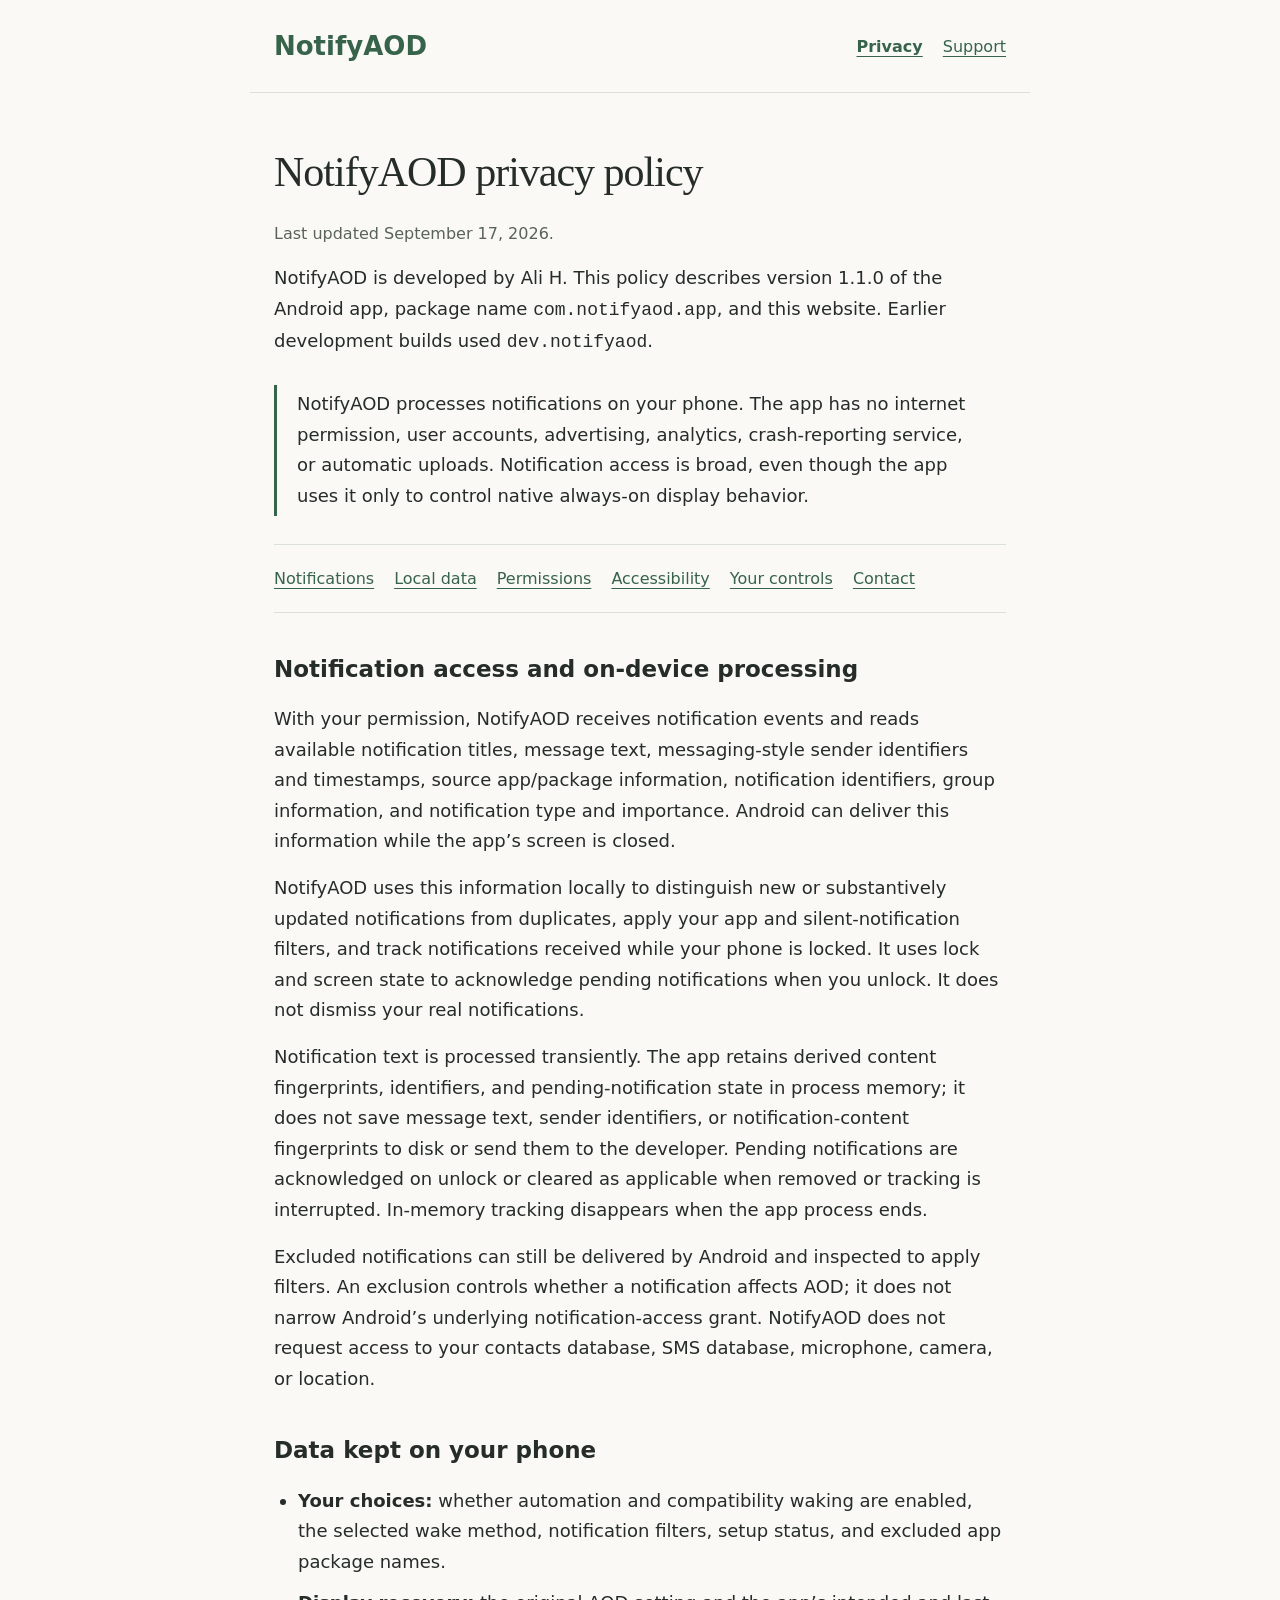
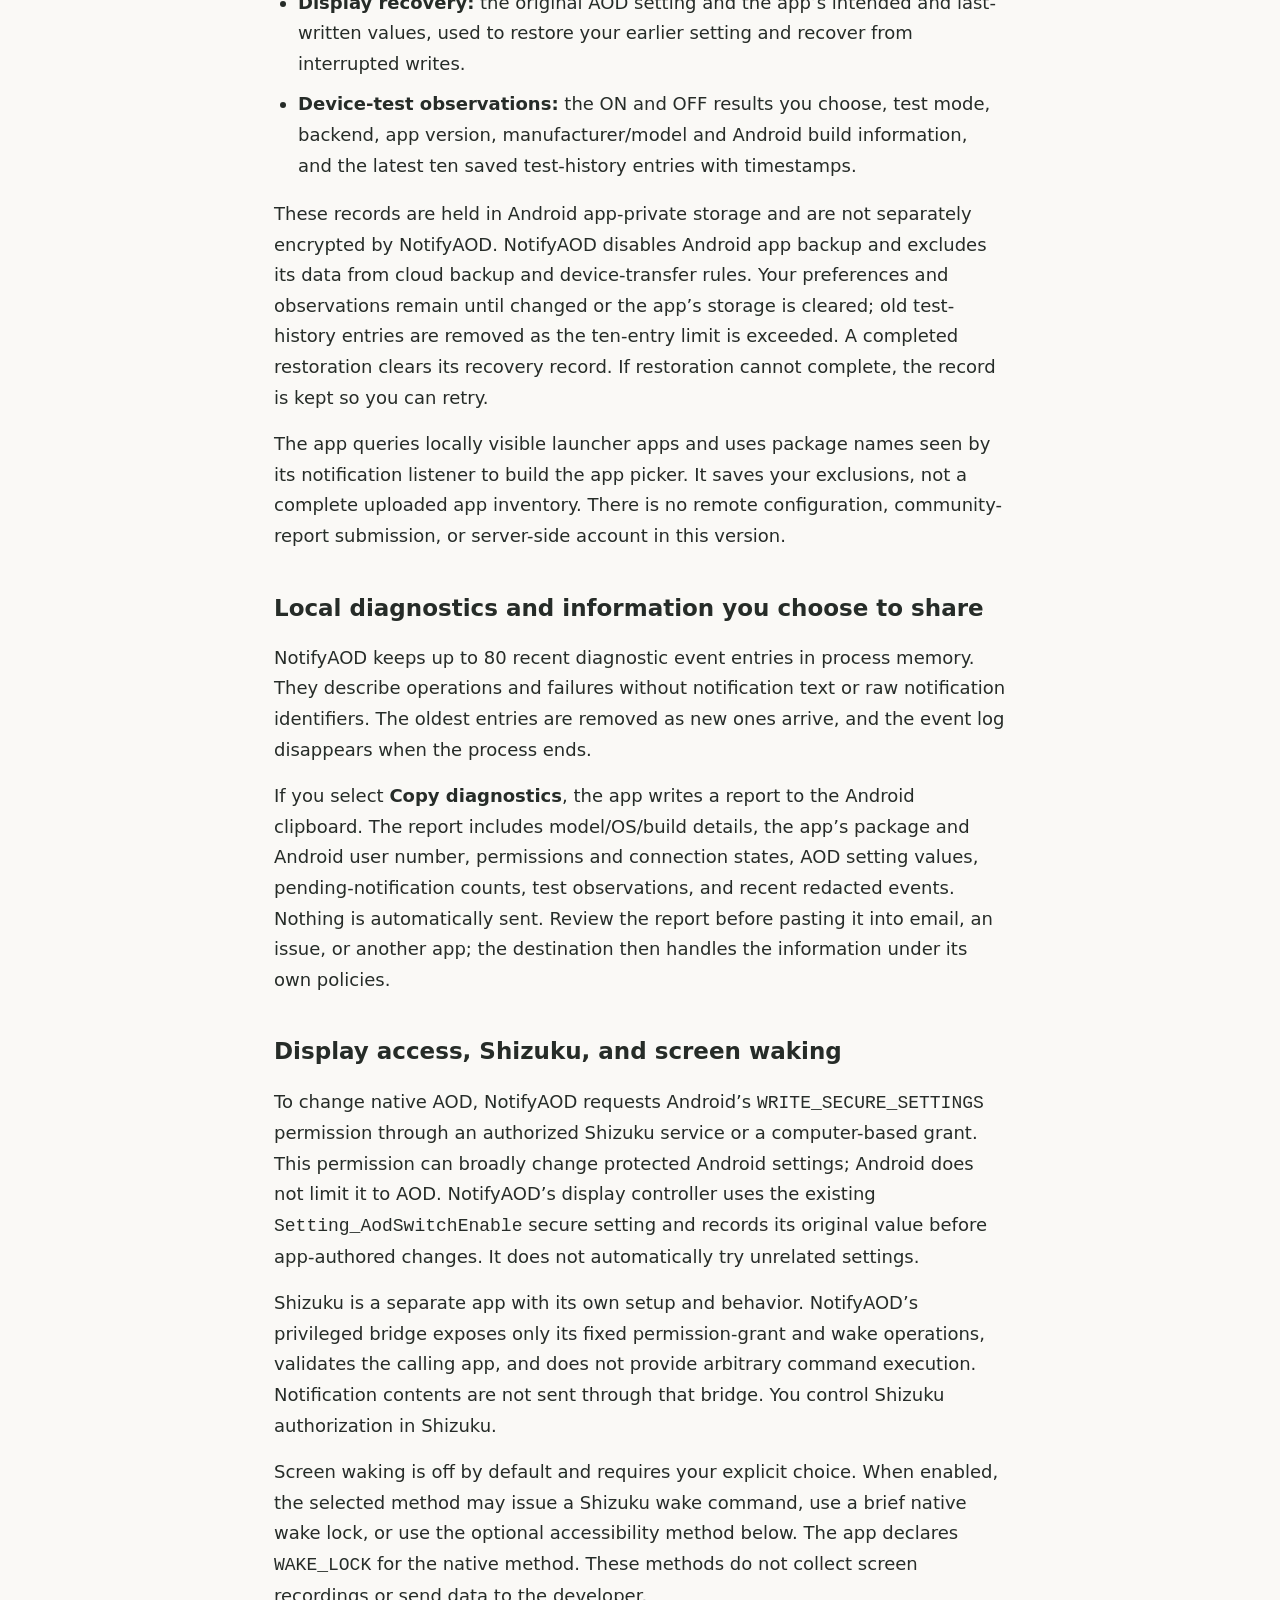
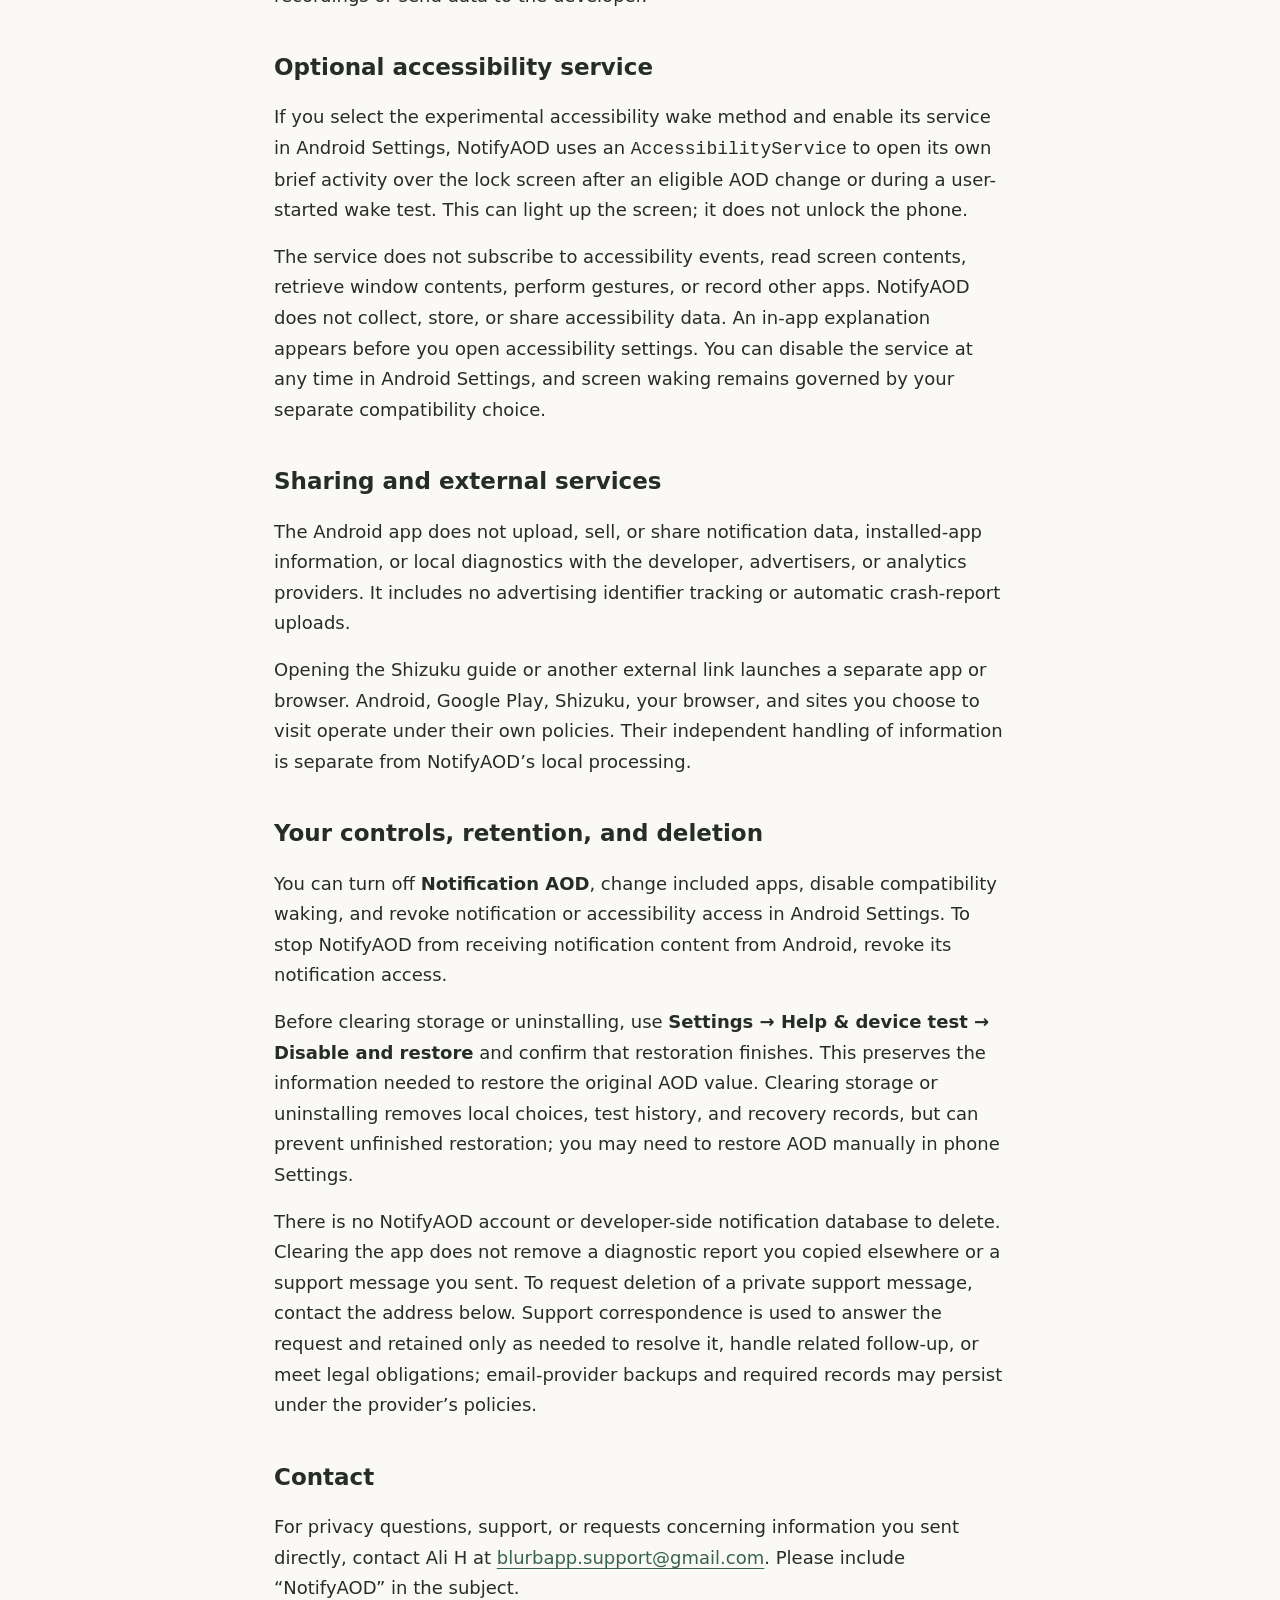
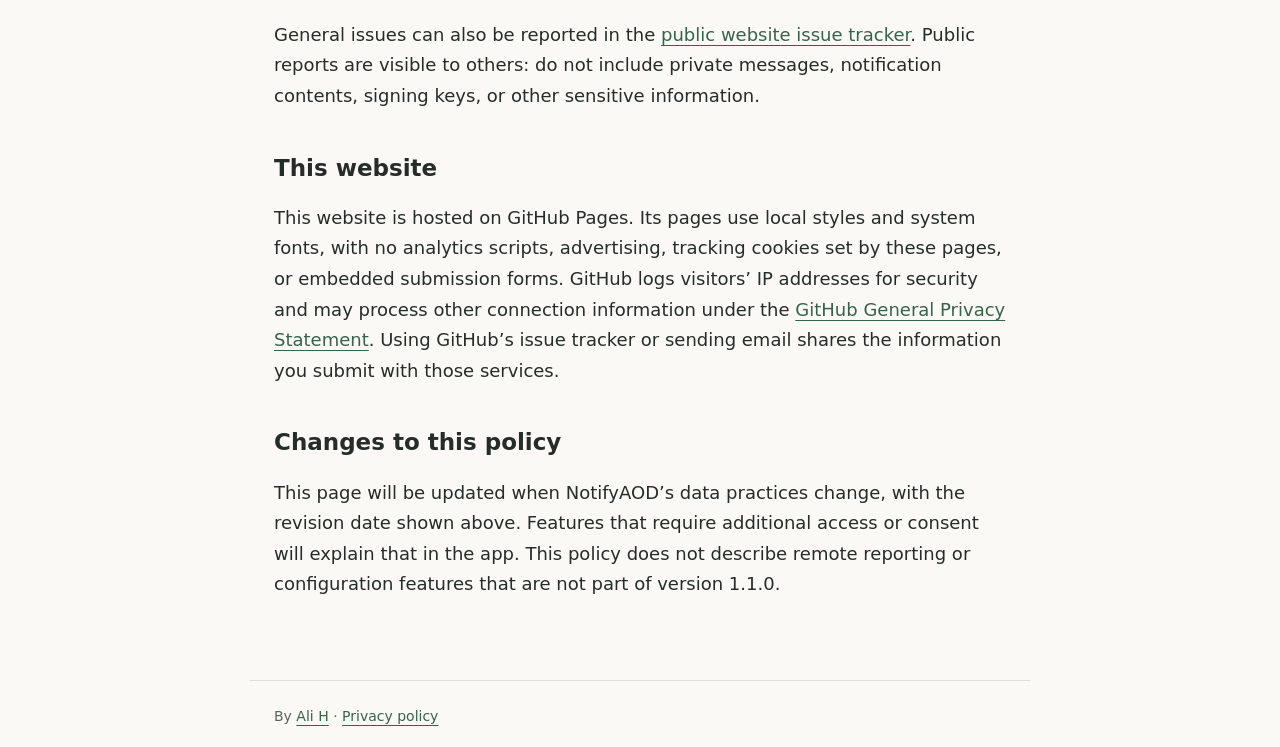
==== privacy.html @ e708875b "Create NotifyAOD privacy and support website" ====
<!doctype html>
<html lang="en">
<head>
  <meta charset="utf-8">
  <meta name="viewport" content="width=device-width, initial-scale=1">
  <meta name="description" content="NotifyAOD privacy policy: notification access, local storage, optional accessibility waking, permissions, and deletion.">
  <title>Privacy policy · NotifyAOD</title>
  <link rel="stylesheet" href="styles.css">
</head>
<body>
  <a class="skip" href="#content">Skip to content</a>
  <header>
    <a class="brand" href="index.html">NotifyAOD</a>
    <nav aria-label="Main"><a href="privacy.html" aria-current="page">Privacy</a><a href="support.html">Support</a></nav>
  </header>
  <main id="content" class="policy">
    <h1>NotifyAOD privacy policy</h1>
    <p class="muted">Last updated September 17, 2026.</p>
    <p>NotifyAOD is developed by Ali H. This policy describes version 1.1.0 of the Android app, package name <code>com.notifyaod.app</code>, and this website. Earlier development builds used <code>dev.notifyaod</code>.</p>
    <aside class="notice">NotifyAOD processes notifications on your phone. The app has no internet permission, user accounts, advertising, analytics, crash-reporting service, or automatic uploads. Notification access is broad, even though the app uses it only to control native always-on display behavior.</aside>
    <nav class="contents" aria-label="Policy sections">
      <a href="#notifications">Notifications</a><a href="#stored-data">Local data</a><a href="#permissions">Permissions</a><a href="#accessibility">Accessibility</a><a href="#controls">Your controls</a><a href="#contact">Contact</a>
    </nav>

    <h2 id="notifications">Notification access and on-device processing</h2>
    <p>With your permission, NotifyAOD receives notification events and reads available notification titles, message text, messaging-style sender identifiers and timestamps, source app/package information, notification identifiers, group information, and notification type and importance. Android can deliver this information while the app’s screen is closed.</p>
    <p>NotifyAOD uses this information locally to distinguish new or substantively updated notifications from duplicates, apply your app and silent-notification filters, and track notifications received while your phone is locked. It uses lock and screen state to acknowledge pending notifications when you unlock. It does not dismiss your real notifications.</p>
    <p>Notification text is processed transiently. The app retains derived content fingerprints, identifiers, and pending-notification state in process memory; it does not save message text, sender identifiers, or notification-content fingerprints to disk or send them to the developer. Pending notifications are acknowledged on unlock or cleared as applicable when removed or tracking is interrupted. In-memory tracking disappears when the app process ends.</p>
    <p>Excluded notifications can still be delivered by Android and inspected to apply filters. An exclusion controls whether a notification affects AOD; it does not narrow Android’s underlying notification-access grant. NotifyAOD does not request access to your contacts database, SMS database, microphone, camera, or location.</p>

    <h2 id="stored-data">Data kept on your phone</h2>
    <ul>
      <li><strong>Your choices:</strong> whether automation and compatibility waking are enabled, the selected wake method, notification filters, setup status, and excluded app package names.</li>
      <li><strong>Display recovery:</strong> the original AOD setting and the app’s intended and last-written values, used to restore your earlier setting and recover from interrupted writes.</li>
      <li><strong>Device-test observations:</strong> the ON and OFF results you choose, test mode, backend, app version, manufacturer/model and Android build information, and the latest ten saved test-history entries with timestamps.</li>
    </ul>
    <p>These records are held in Android app-private storage and are not separately encrypted by NotifyAOD. NotifyAOD disables Android app backup and excludes its data from cloud backup and device-transfer rules. Your preferences and observations remain until changed or the app’s storage is cleared; old test-history entries are removed as the ten-entry limit is exceeded. A completed restoration clears its recovery record. If restoration cannot complete, the record is kept so you can retry.</p>
    <p>The app queries locally visible launcher apps and uses package names seen by its notification listener to build the app picker. It saves your exclusions, not a complete uploaded app inventory. There is no remote configuration, community-report submission, or server-side account in this version.</p>

    <h2 id="diagnostics">Local diagnostics and information you choose to share</h2>
    <p>NotifyAOD keeps up to 80 recent diagnostic event entries in process memory. They describe operations and failures without notification text or raw notification identifiers. The oldest entries are removed as new ones arrive, and the event log disappears when the process ends.</p>
    <p>If you select <strong>Copy diagnostics</strong>, the app writes a report to the Android clipboard. The report includes model/OS/build details, the app’s package and Android user number, permissions and connection states, AOD setting values, pending-notification counts, test observations, and recent redacted events. Nothing is automatically sent. Review the report before pasting it into email, an issue, or another app; the destination then handles the information under its own policies.</p>

    <h2 id="permissions">Display access, Shizuku, and screen waking</h2>
    <p>To change native AOD, NotifyAOD requests Android’s <code>WRITE_SECURE_SETTINGS</code> permission through an authorized Shizuku service or a computer-based grant. This permission can broadly change protected Android settings; Android does not limit it to AOD. NotifyAOD’s display controller uses the existing <code>Setting_AodSwitchEnable</code> secure setting and records its original value before app-authored changes. It does not automatically try unrelated settings.</p>
    <p>Shizuku is a separate app with its own setup and behavior. NotifyAOD’s privileged bridge exposes only its fixed permission-grant and wake operations, validates the calling app, and does not provide arbitrary command execution. Notification contents are not sent through that bridge. You control Shizuku authorization in Shizuku.</p>
    <p>Screen waking is off by default and requires your explicit choice. When enabled, the selected method may issue a Shizuku wake command, use a brief native wake lock, or use the optional accessibility method below. The app declares <code>WAKE_LOCK</code> for the native method. These methods do not collect screen recordings or send data to the developer.</p>

    <h2 id="accessibility">Optional accessibility service</h2>
    <p>If you select the experimental accessibility wake method and enable its service in Android Settings, NotifyAOD uses an <code>AccessibilityService</code> to open its own brief activity over the lock screen after an eligible AOD change or during a user-started wake test. This can light up the screen; it does not unlock the phone.</p>
    <p>The service does not subscribe to accessibility events, read screen contents, retrieve window contents, perform gestures, or record other apps. NotifyAOD does not collect, store, or share accessibility data. An in-app explanation appears before you open accessibility settings. You can disable the service at any time in Android Settings, and screen waking remains governed by your separate compatibility choice.</p>

    <h2 id="sharing">Sharing and external services</h2>
    <p>The Android app does not upload, sell, or share notification data, installed-app information, or local diagnostics with the developer, advertisers, or analytics providers. It includes no advertising identifier tracking or automatic crash-report uploads.</p>
    <p>Opening the Shizuku guide or another external link launches a separate app or browser. Android, Google Play, Shizuku, your browser, and sites you choose to visit operate under their own policies. Their independent handling of information is separate from NotifyAOD’s local processing.</p>

    <h2 id="controls">Your controls, retention, and deletion</h2>
    <p>You can turn off <strong>Notification AOD</strong>, change included apps, disable compatibility waking, and revoke notification or accessibility access in Android Settings. To stop NotifyAOD from receiving notification content from Android, revoke its notification access.</p>
    <p>Before clearing storage or uninstalling, use <strong>Settings → Help &amp; device test → Disable and restore</strong> and confirm that restoration finishes. This preserves the information needed to restore the original AOD value. Clearing storage or uninstalling removes local choices, test history, and recovery records, but can prevent unfinished restoration; you may need to restore AOD manually in phone Settings.</p>
    <p>There is no NotifyAOD account or developer-side notification database to delete. Clearing the app does not remove a diagnostic report you copied elsewhere or a support message you sent. To request deletion of a private support message, contact the address below. Support correspondence is used to answer the request and retained only as needed to resolve it, handle related follow-up, or meet legal obligations; email-provider backups and required records may persist under the provider’s policies.</p>

    <h2 id="contact">Contact</h2>
    <p>For privacy questions, support, or requests concerning information you sent directly, contact Ali H at <a href="mailto:blurbapp.support@gmail.com?subject=NotifyAOD%20privacy">blurbapp.support@gmail.com</a>. Please include “NotifyAOD” in the subject.</p>
    <p>General issues can also be reported in the <a href="https://github.com/swimxd/notifyaod-website/issues">public website issue tracker</a>. Public reports are visible to others: do not include private messages, notification contents, signing keys, or other sensitive information.</p>

    <h2 id="website">This website</h2>
    <p>This website is hosted on GitHub Pages. Its pages use local styles and system fonts, with no analytics scripts, advertising, tracking cookies set by these pages, or embedded submission forms. GitHub logs visitors’ IP addresses for security and may process other connection information under the <a href="https://docs.github.com/en/site-policy/privacy-policies/github-general-privacy-statement">GitHub General Privacy Statement</a>. Using GitHub’s issue tracker or sending email shares the information you submit with those services.</p>

    <h2 id="changes">Changes to this policy</h2>
    <p>This page will be updated when NotifyAOD’s data practices change, with the revision date shown above. Features that require additional access or consent will explain that in the app. This policy does not describe remote reporting or configuration features that are not part of version 1.1.0.</p>
  </main>
  <footer>By <a href="https://github.com/swimxd">Ali H</a> · <a href="privacy.html">Privacy policy</a></footer>
</body>
</html>
---- styles.css ----
:root {
  color-scheme: light dark;
  --bg: #faf9f6;
  --fg: #262c28;
  --muted: #59635b;
  --line: #dbe0d8;
  --accent: #37634b;
}
* { box-sizing: border-box; }
body { margin: 0; background: var(--bg); color: var(--fg); font: 18px/1.7 system-ui, sans-serif; }
a { color: var(--accent); text-underline-offset: 4px; }
a:focus-visible { outline: 3px solid var(--accent); outline-offset: 5px; }
header, main, footer { max-width: 780px; margin: auto; padding: 24px; }
header { display: flex; justify-content: space-between; align-items: center; gap: 20px; border-bottom: 1px solid var(--line); }
.brand { font-weight: 750; text-decoration: none; font-size: 26px; }
nav { display: flex; gap: 20px; flex-wrap: wrap; font-size: 16px; }
nav [aria-current="page"] { font-weight: 700; }
main { padding-top: 56px; padding-bottom: 64px; }
h1 { font: 500 clamp(38px, 7vw, 62px)/1.12 Georgia, serif; letter-spacing: -1px; margin: 0 0 24px; }
h2 { font-size: 23px; line-height: 1.4; margin-top: 40px; scroll-margin-top: 24px; }
p { margin: 16px 0; }
.lead { font-size: 23px; color: var(--muted); max-width: 580px; }
.links { display: grid; margin-top: 44px; }
.links a { display: block; padding: 24px 0; border-top: 1px solid var(--line); text-decoration: none; }
.links strong { display: block; font-size: 21px; }
.links span, .muted { color: var(--muted); font-size: 16px; }
.notice { border-left: 3px solid var(--accent); padding: 4px 20px; margin: 28px 0; }
footer { border-top: 1px solid var(--line); font-size: 14px; color: var(--muted); }
.skip { position: absolute; left: -9999px; }
.skip:focus { left: 20px; top: 10px; background: var(--bg); padding: 8px; z-index: 1; }
.policy h1 { font-size: clamp(34px, 7vw, 42px); }
.policy p, li, code { overflow-wrap: anywhere; }
ul, ol { padding-left: 24px; }
li { margin: 10px 0; }
.contents { display: flex; flex-wrap: wrap; gap: 8px 20px; padding: 20px 0; margin: 28px 0; border-block: 1px solid var(--line); font-size: 16px; }
@media (prefers-color-scheme: dark) {
  :root { --bg: #171c18; --fg: #e7ebe5; --muted: #b2bcb1; --line: #364237; --accent: #a8d4b5; }
}
@media (max-width: 450px) {
  header { align-items: flex-start; flex-direction: column; }
  main { padding-top: 36px; }
}
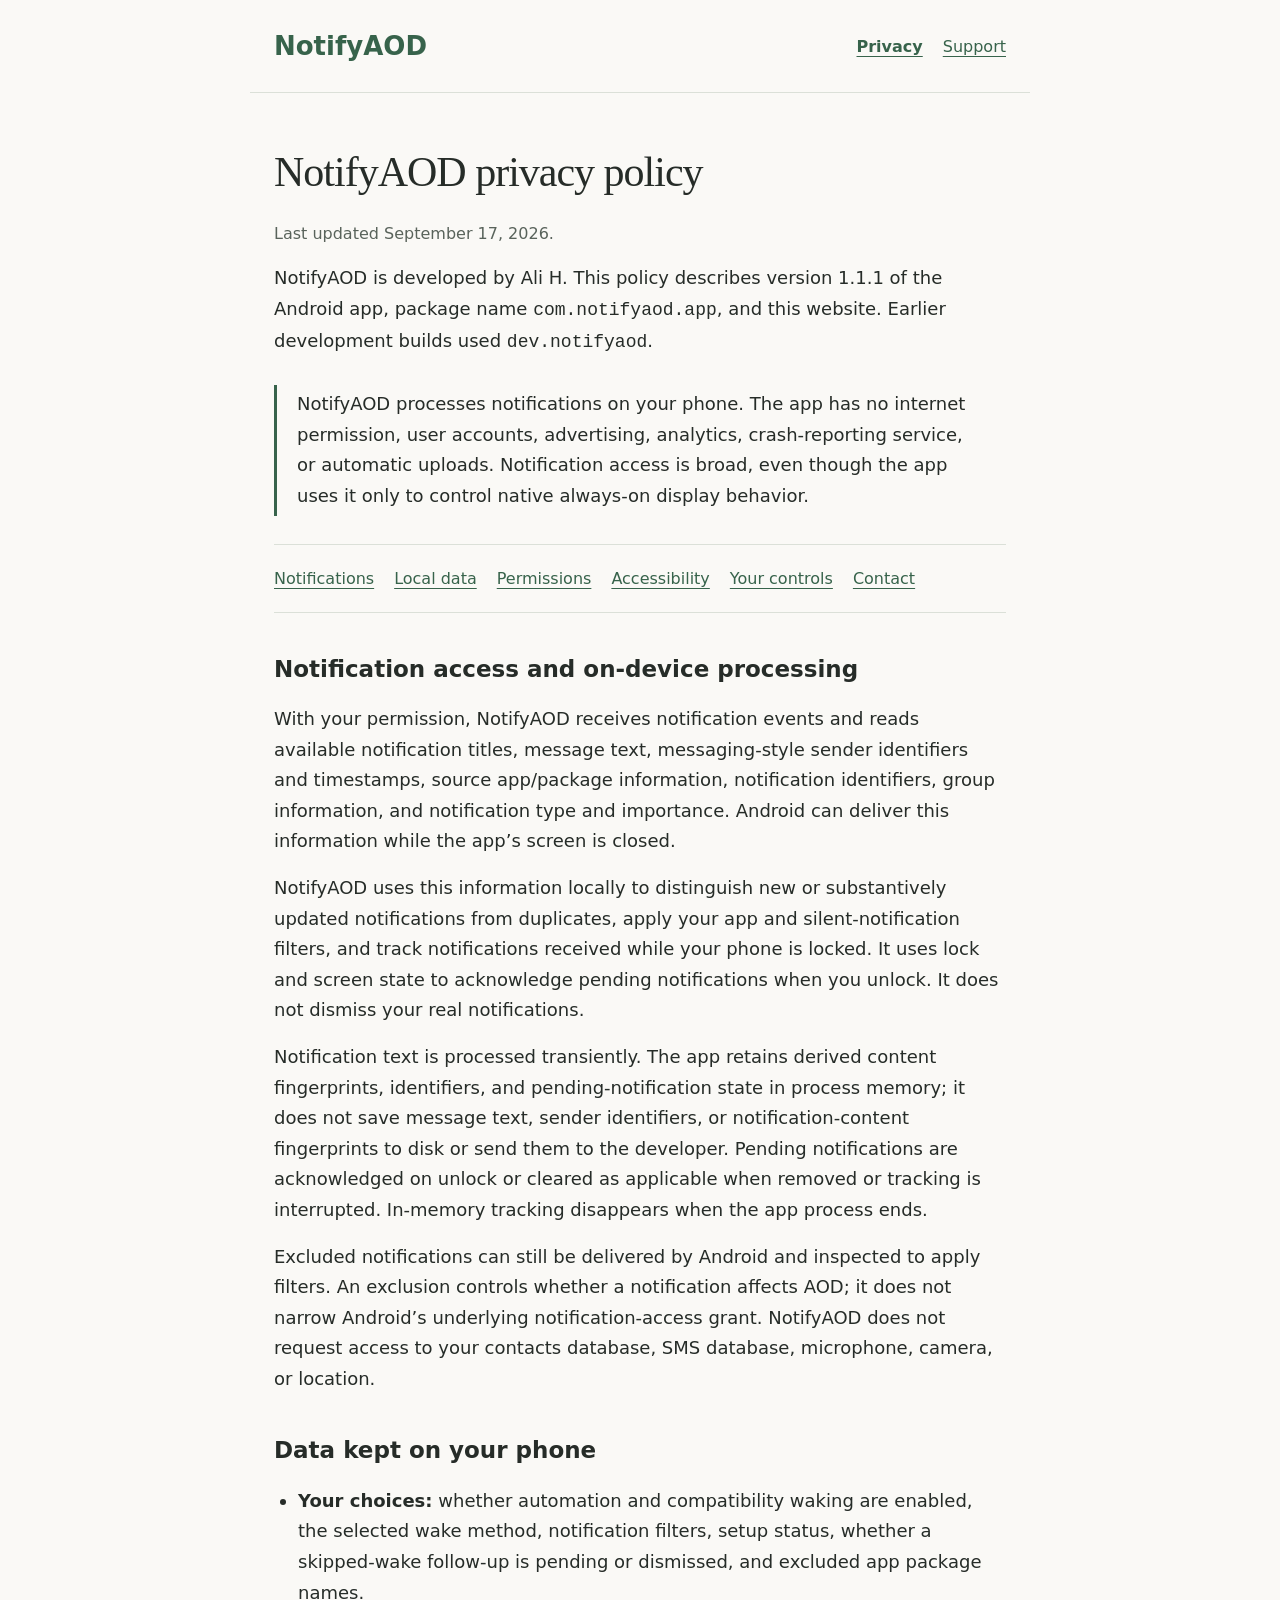
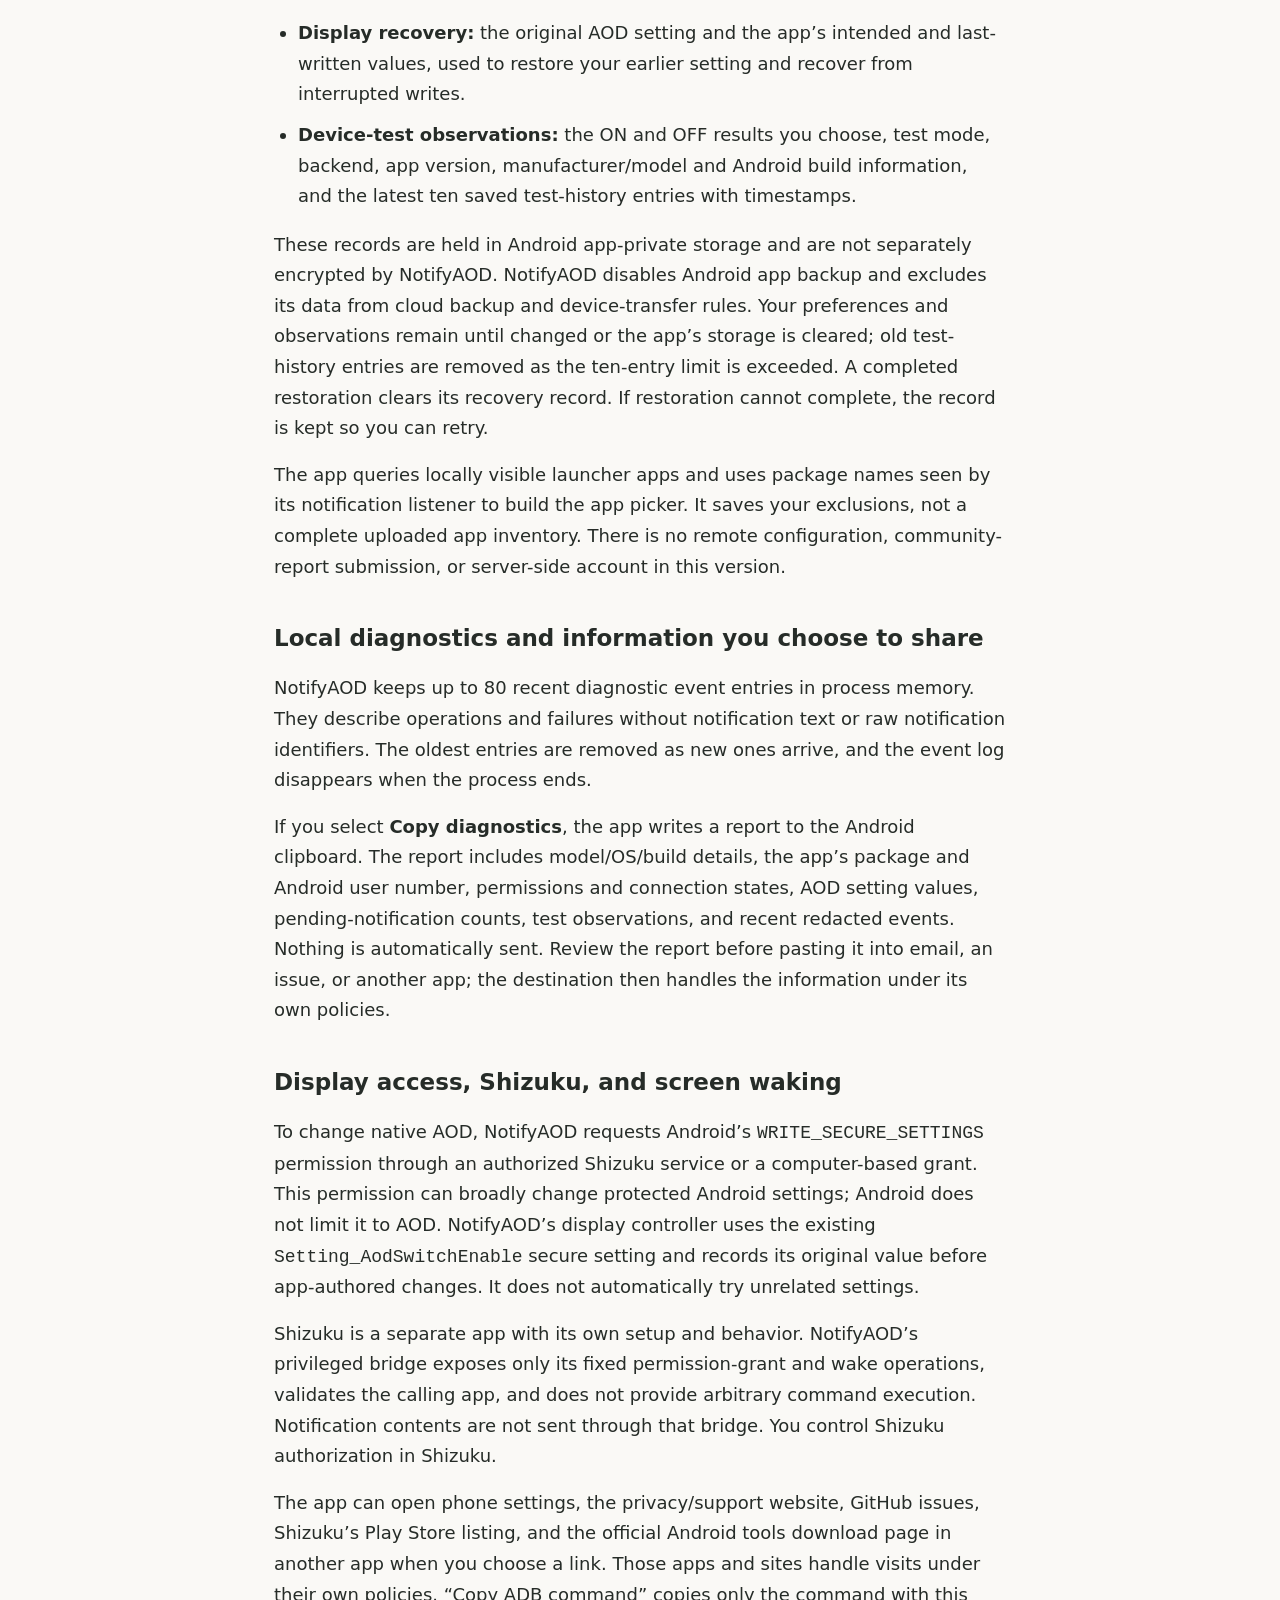
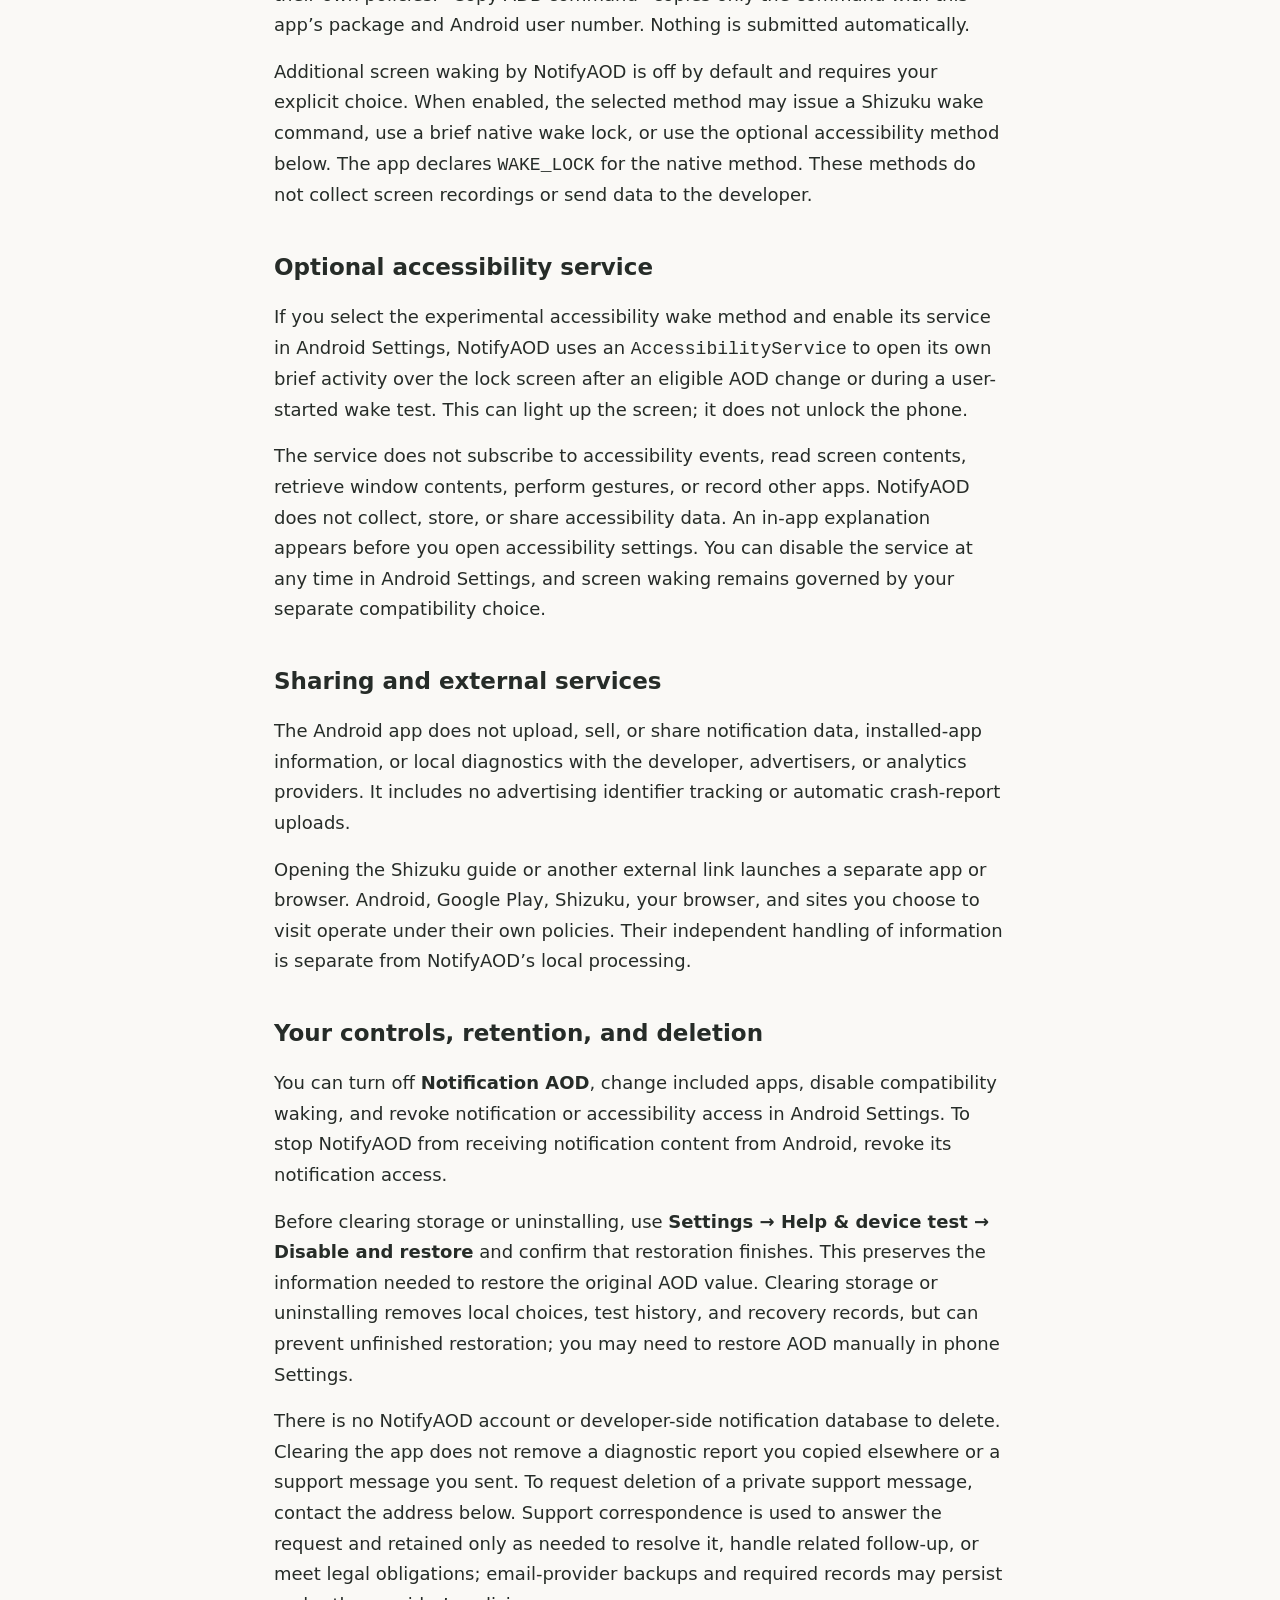
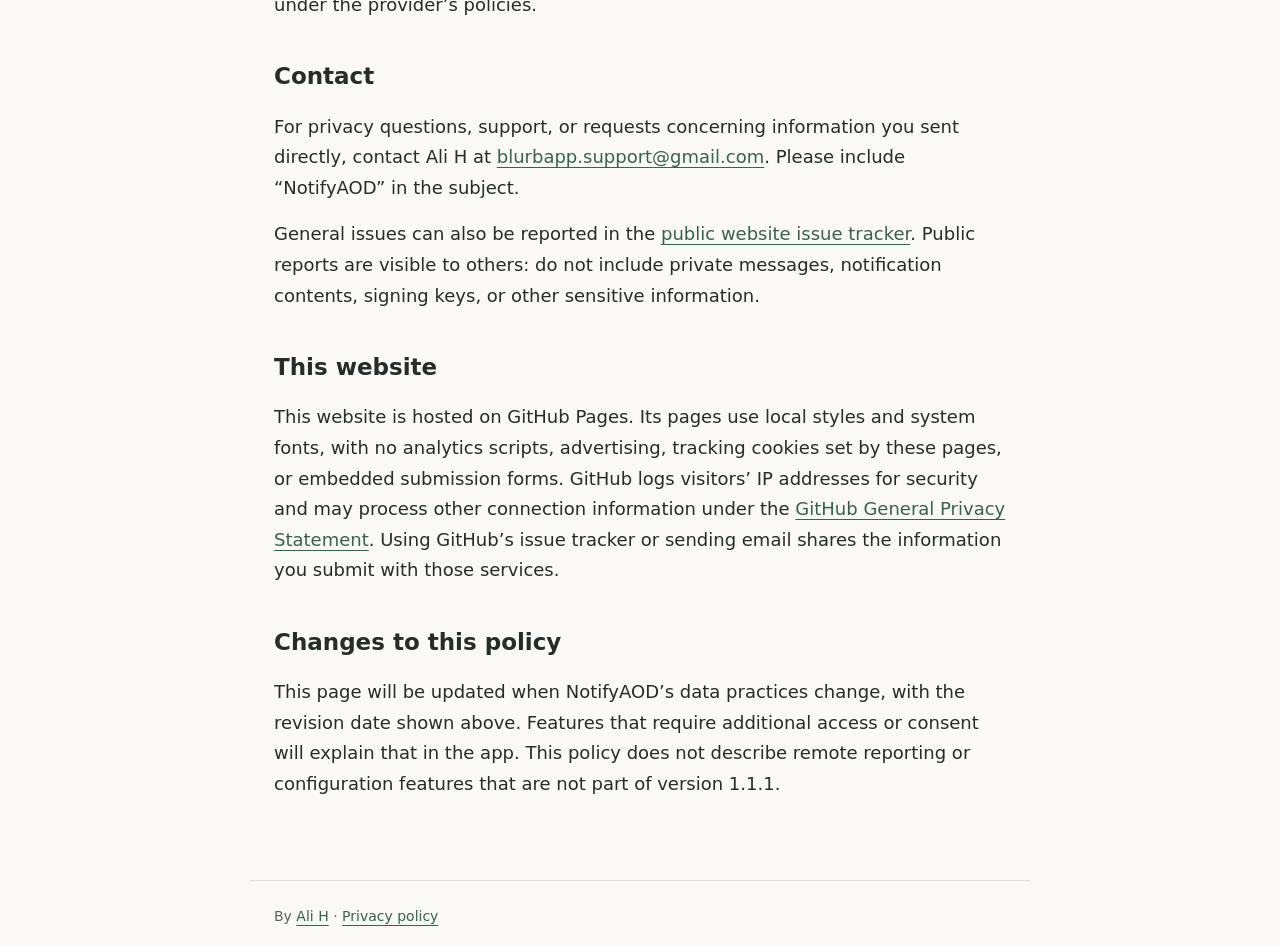
==== commit c0f91b7b: "Update setup and privacy guidance for NotifyAOD 1.1.1" ====
--- a/privacy.html
+++ b/privacy.html
@@ -16,7 +16,7 @@
   <main id="content" class="policy">
     <h1>NotifyAOD privacy policy</h1>
     <p class="muted">Last updated September 17, 2026.</p>
-    <p>NotifyAOD is developed by Ali H. This policy describes version 1.1.0 of the Android app, package name <code>com.notifyaod.app</code>, and this website. Earlier development builds used <code>dev.notifyaod</code>.</p>
+    <p>NotifyAOD is developed by Ali H. This policy describes version 1.1.1 of the Android app, package name <code>com.notifyaod.app</code>, and this website. Earlier development builds used <code>dev.notifyaod</code>.</p>
     <aside class="notice">NotifyAOD processes notifications on your phone. The app has no internet permission, user accounts, advertising, analytics, crash-reporting service, or automatic uploads. Notification access is broad, even though the app uses it only to control native always-on display behavior.</aside>
     <nav class="contents" aria-label="Policy sections">
       <a href="#notifications">Notifications</a><a href="#stored-data">Local data</a><a href="#permissions">Permissions</a><a href="#accessibility">Accessibility</a><a href="#controls">Your controls</a><a href="#contact">Contact</a>
@@ -30,7 +30,7 @@
 
     <h2 id="stored-data">Data kept on your phone</h2>
     <ul>
-      <li><strong>Your choices:</strong> whether automation and compatibility waking are enabled, the selected wake method, notification filters, setup status, and excluded app package names.</li>
+      <li><strong>Your choices:</strong> whether automation and compatibility waking are enabled, the selected wake method, notification filters, setup status, whether a skipped-wake follow-up is pending or dismissed, and excluded app package names.</li>
       <li><strong>Display recovery:</strong> the original AOD setting and the app’s intended and last-written values, used to restore your earlier setting and recover from interrupted writes.</li>
       <li><strong>Device-test observations:</strong> the ON and OFF results you choose, test mode, backend, app version, manufacturer/model and Android build information, and the latest ten saved test-history entries with timestamps.</li>
     </ul>
@@ -44,7 +44,8 @@
     <h2 id="permissions">Display access, Shizuku, and screen waking</h2>
     <p>To change native AOD, NotifyAOD requests Android’s <code>WRITE_SECURE_SETTINGS</code> permission through an authorized Shizuku service or a computer-based grant. This permission can broadly change protected Android settings; Android does not limit it to AOD. NotifyAOD’s display controller uses the existing <code>Setting_AodSwitchEnable</code> secure setting and records its original value before app-authored changes. It does not automatically try unrelated settings.</p>
     <p>Shizuku is a separate app with its own setup and behavior. NotifyAOD’s privileged bridge exposes only its fixed permission-grant and wake operations, validates the calling app, and does not provide arbitrary command execution. Notification contents are not sent through that bridge. You control Shizuku authorization in Shizuku.</p>
-    <p>Screen waking is off by default and requires your explicit choice. When enabled, the selected method may issue a Shizuku wake command, use a brief native wake lock, or use the optional accessibility method below. The app declares <code>WAKE_LOCK</code> for the native method. These methods do not collect screen recordings or send data to the developer.</p>
+    <p>The app can open phone settings, the privacy/support website, GitHub issues, Shizuku’s Play Store listing, and the official Android tools download page in another app when you choose a link. Those apps and sites handle visits under their own policies. “Copy ADB command” copies only the command with this app’s package and Android user number. Nothing is submitted automatically.</p>
+    <p>Additional screen waking by NotifyAOD is off by default and requires your explicit choice. When enabled, the selected method may issue a Shizuku wake command, use a brief native wake lock, or use the optional accessibility method below. The app declares <code>WAKE_LOCK</code> for the native method. These methods do not collect screen recordings or send data to the developer.</p>
 
     <h2 id="accessibility">Optional accessibility service</h2>
     <p>If you select the experimental accessibility wake method and enable its service in Android Settings, NotifyAOD uses an <code>AccessibilityService</code> to open its own brief activity over the lock screen after an eligible AOD change or during a user-started wake test. This can light up the screen; it does not unlock the phone.</p>
@@ -67,7 +68,7 @@
     <p>This website is hosted on GitHub Pages. Its pages use local styles and system fonts, with no analytics scripts, advertising, tracking cookies set by these pages, or embedded submission forms. GitHub logs visitors’ IP addresses for security and may process other connection information under the <a href="https://docs.github.com/en/site-policy/privacy-policies/github-general-privacy-statement">GitHub General Privacy Statement</a>. Using GitHub’s issue tracker or sending email shares the information you submit with those services.</p>
 
     <h2 id="changes">Changes to this policy</h2>
-    <p>This page will be updated when NotifyAOD’s data practices change, with the revision date shown above. Features that require additional access or consent will explain that in the app. This policy does not describe remote reporting or configuration features that are not part of version 1.1.0.</p>
+    <p>This page will be updated when NotifyAOD’s data practices change, with the revision date shown above. Features that require additional access or consent will explain that in the app. This policy does not describe remote reporting or configuration features that are not part of version 1.1.1.</p>
   </main>
   <footer>By <a href="https://github.com/swimxd">Ali H</a> · <a href="privacy.html">Privacy policy</a></footer>
 </body>
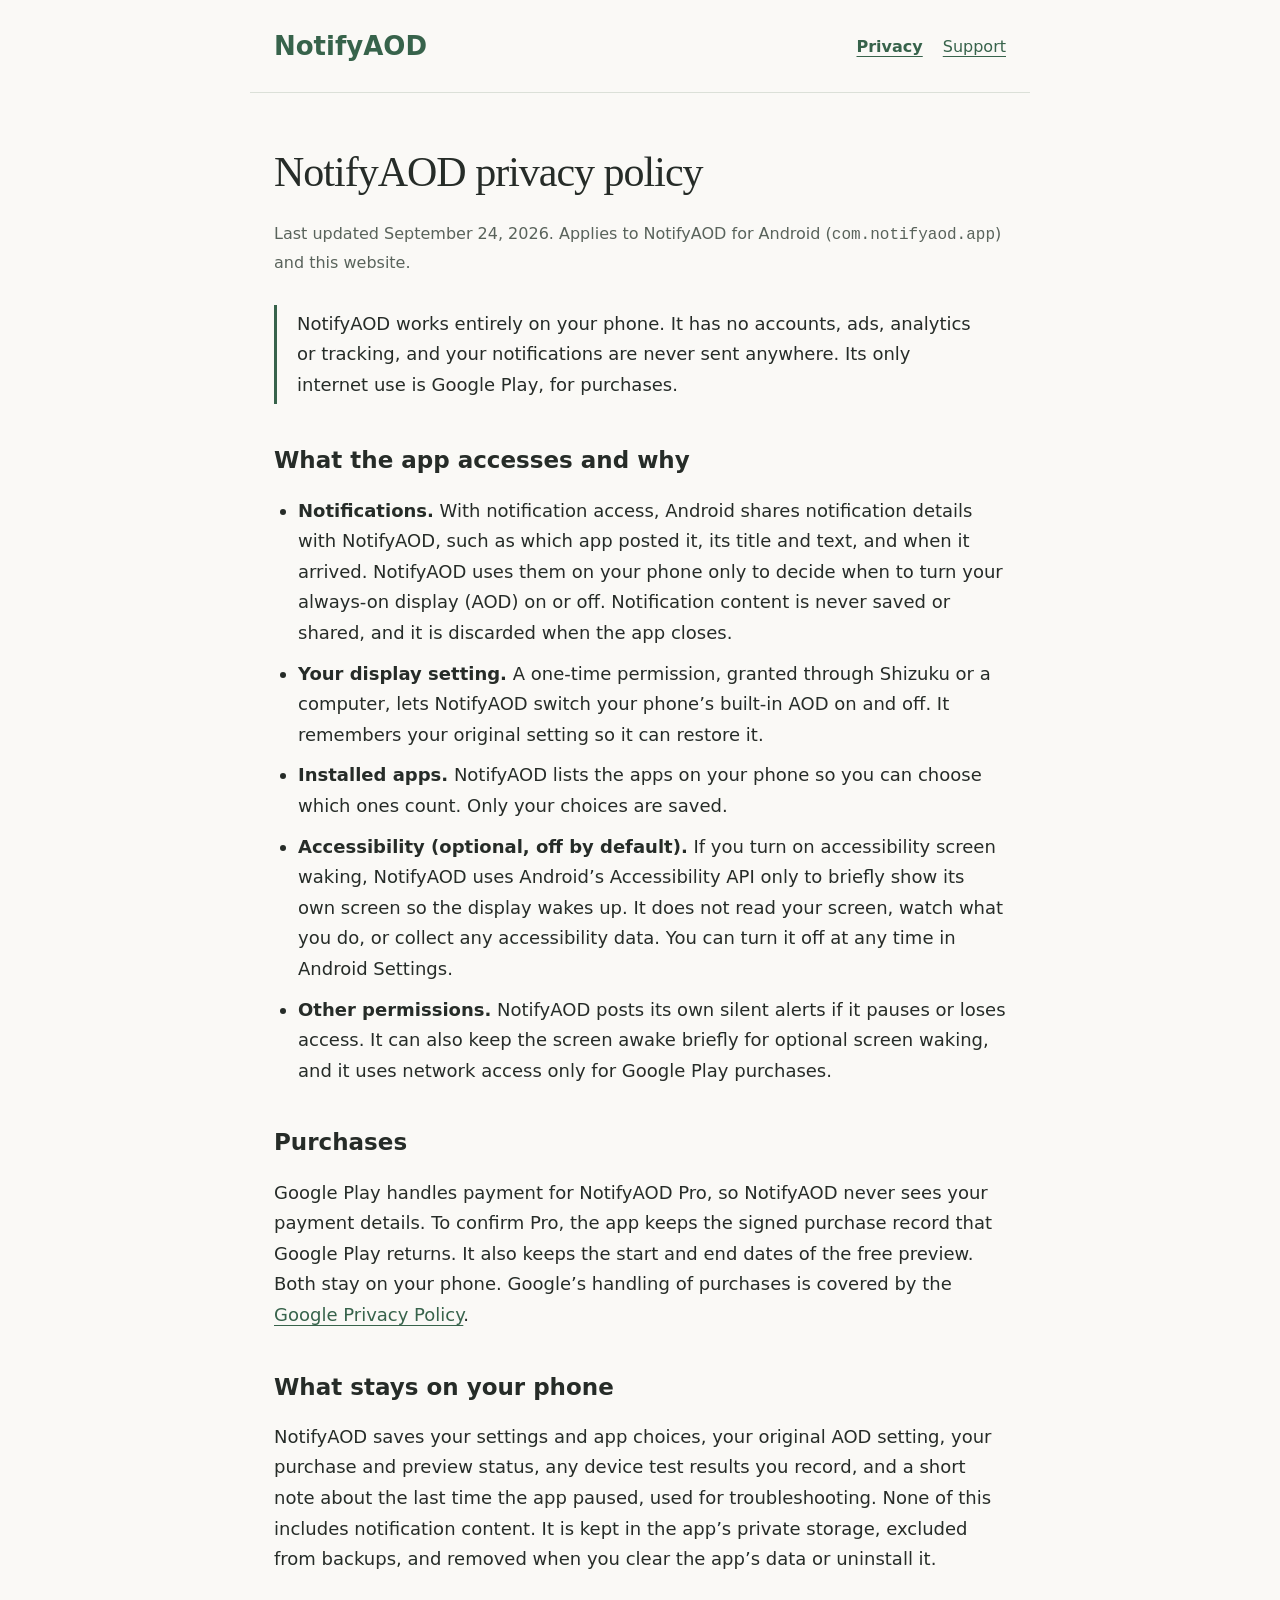
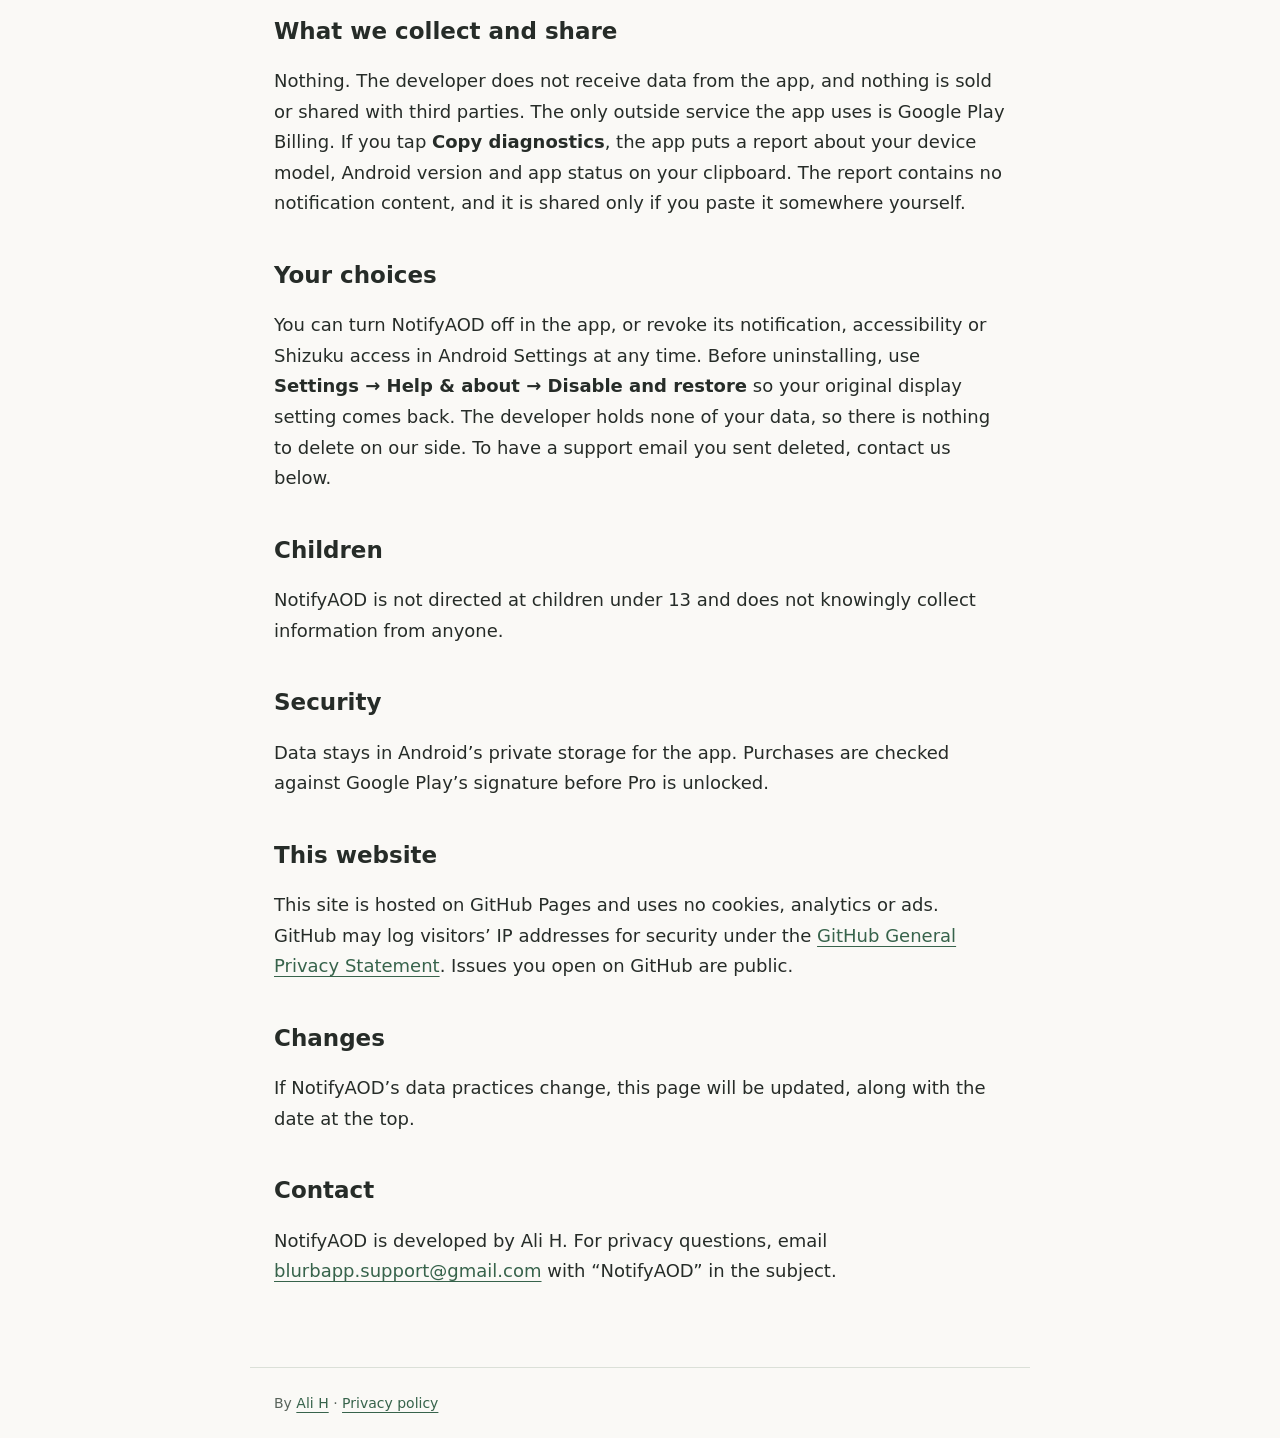
==== commit 4cae3c4b: "Shorten the privacy policy and update the site for NotifyAOD 1.2 - Rewrite the privacy policy in pla" ====
--- a/privacy.html
+++ b/privacy.html
@@ -3,7 +3,7 @@
 <head>
   <meta charset="utf-8">
   <meta name="viewport" content="width=device-width, initial-scale=1">
-  <meta name="description" content="NotifyAOD privacy policy: notification access, local storage, optional accessibility waking, permissions, and deletion.">
+  <meta name="description" content="NotifyAOD privacy policy: what the app accesses, what stays on your phone, purchases, and your choices.">
   <title>Privacy policy · NotifyAOD</title>
   <link rel="stylesheet" href="styles.css">
 </head>
@@ -15,60 +15,44 @@
   </header>
   <main id="content" class="policy">
     <h1>NotifyAOD privacy policy</h1>
-    <p class="muted">Last updated September 17, 2026.</p>
-    <p>NotifyAOD is developed by Ali H. This policy describes version 1.1.1 of the Android app, package name <code>com.notifyaod.app</code>, and this website. Earlier development builds used <code>dev.notifyaod</code>.</p>
-    <aside class="notice">NotifyAOD processes notifications on your phone. The app has no internet permission, user accounts, advertising, analytics, crash-reporting service, or automatic uploads. Notification access is broad, even though the app uses it only to control native always-on display behavior.</aside>
-    <nav class="contents" aria-label="Policy sections">
-      <a href="#notifications">Notifications</a><a href="#stored-data">Local data</a><a href="#permissions">Permissions</a><a href="#accessibility">Accessibility</a><a href="#controls">Your controls</a><a href="#contact">Contact</a>
-    </nav>
+    <p class="muted">Last updated September 24, 2026. Applies to NotifyAOD for Android (<code>com.notifyaod.app</code>) and this website.</p>
+    <aside class="notice">NotifyAOD works entirely on your phone. It has no accounts, ads, analytics or tracking, and your notifications are never sent anywhere. Its only internet use is Google Play, for purchases.</aside>
 
-    <h2 id="notifications">Notification access and on-device processing</h2>
-    <p>With your permission, NotifyAOD receives notification events and reads available notification titles, message text, messaging-style sender identifiers and timestamps, source app/package information, notification identifiers, group information, and notification type and importance. Android can deliver this information while the app’s screen is closed.</p>
-    <p>NotifyAOD uses this information locally to distinguish new or substantively updated notifications from duplicates, apply your app and silent-notification filters, and track notifications received while your phone is locked. It uses lock and screen state to acknowledge pending notifications when you unlock. It does not dismiss your real notifications.</p>
-    <p>Notification text is processed transiently. The app retains derived content fingerprints, identifiers, and pending-notification state in process memory; it does not save message text, sender identifiers, or notification-content fingerprints to disk or send them to the developer. Pending notifications are acknowledged on unlock or cleared as applicable when removed or tracking is interrupted. In-memory tracking disappears when the app process ends.</p>
-    <p>Excluded notifications can still be delivered by Android and inspected to apply filters. An exclusion controls whether a notification affects AOD; it does not narrow Android’s underlying notification-access grant. NotifyAOD does not request access to your contacts database, SMS database, microphone, camera, or location.</p>
+    <h2 id="access">What the app accesses and why</h2>
+    <ul>
+      <li><strong>Notifications.</strong> With notification access, Android shares notification details with NotifyAOD, such as which app posted it, its title and text, and when it arrived. NotifyAOD uses them on your phone only to decide when to turn your always-on display (AOD) on or off. Notification content is never saved or shared, and it is discarded when the app closes.</li>
+      <li><strong>Your display setting.</strong> A one-time permission, granted through Shizuku or a computer, lets NotifyAOD switch your phone’s built-in AOD on and off. It remembers your original setting so it can restore it.</li>
+      <li><strong>Installed apps.</strong> NotifyAOD lists the apps on your phone so you can choose which ones count. Only your choices are saved.</li>
+      <li><strong>Accessibility (optional, off by default).</strong> If you turn on accessibility screen waking, NotifyAOD uses Android’s Accessibility API only to briefly show its own screen so the display wakes up. It does not read your screen, watch what you do, or collect any accessibility data. You can turn it off at any time in Android Settings.</li>
+      <li><strong>Other permissions.</strong> NotifyAOD posts its own silent alerts if it pauses or loses access. It can also keep the screen awake briefly for optional screen waking, and it uses network access only for Google Play purchases.</li>
+    </ul>
 
-    <h2 id="stored-data">Data kept on your phone</h2>
-    <ul>
-      <li><strong>Your choices:</strong> whether automation and compatibility waking are enabled, the selected wake method, notification filters, setup status, whether a skipped-wake follow-up is pending or dismissed, and excluded app package names.</li>
-      <li><strong>Display recovery:</strong> the original AOD setting and the app’s intended and last-written values, used to restore your earlier setting and recover from interrupted writes.</li>
-      <li><strong>Device-test observations:</strong> the ON and OFF results you choose, test mode, backend, app version, manufacturer/model and Android build information, and the latest ten saved test-history entries with timestamps.</li>
-    </ul>
-    <p>These records are held in Android app-private storage and are not separately encrypted by NotifyAOD. NotifyAOD disables Android app backup and excludes its data from cloud backup and device-transfer rules. Your preferences and observations remain until changed or the app’s storage is cleared; old test-history entries are removed as the ten-entry limit is exceeded. A completed restoration clears its recovery record. If restoration cannot complete, the record is kept so you can retry.</p>
-    <p>The app queries locally visible launcher apps and uses package names seen by its notification listener to build the app picker. It saves your exclusions, not a complete uploaded app inventory. There is no remote configuration, community-report submission, or server-side account in this version.</p>
+    <h2 id="purchases">Purchases</h2>
+    <p>Google Play handles payment for NotifyAOD Pro, so NotifyAOD never sees your payment details. To confirm Pro, the app keeps the signed purchase record that Google Play returns. It also keeps the start and end dates of the free preview. Both stay on your phone. Google’s handling of purchases is covered by the <a href="https://policies.google.com/privacy">Google Privacy Policy</a>.</p>
 
-    <h2 id="diagnostics">Local diagnostics and information you choose to share</h2>
-    <p>NotifyAOD keeps up to 80 recent diagnostic event entries in process memory. They describe operations and failures without notification text or raw notification identifiers. The oldest entries are removed as new ones arrive, and the event log disappears when the process ends.</p>
-    <p>If you select <strong>Copy diagnostics</strong>, the app writes a report to the Android clipboard. The report includes model/OS/build details, the app’s package and Android user number, permissions and connection states, AOD setting values, pending-notification counts, test observations, and recent redacted events. Nothing is automatically sent. Review the report before pasting it into email, an issue, or another app; the destination then handles the information under its own policies.</p>
+    <h2 id="stored">What stays on your phone</h2>
+    <p>NotifyAOD saves your settings and app choices, your original AOD setting, your purchase and preview status, any device test results you record, and a short note about the last time the app paused, used for troubleshooting. None of this includes notification content. It is kept in the app’s private storage, excluded from backups, and removed when you clear the app’s data or uninstall it.</p>
 
-    <h2 id="permissions">Display access, Shizuku, and screen waking</h2>
-    <p>To change native AOD, NotifyAOD requests Android’s <code>WRITE_SECURE_SETTINGS</code> permission through an authorized Shizuku service or a computer-based grant. This permission can broadly change protected Android settings; Android does not limit it to AOD. NotifyAOD’s display controller uses the existing <code>Setting_AodSwitchEnable</code> secure setting and records its original value before app-authored changes. It does not automatically try unrelated settings.</p>
-    <p>Shizuku is a separate app with its own setup and behavior. NotifyAOD’s privileged bridge exposes only its fixed permission-grant and wake operations, validates the calling app, and does not provide arbitrary command execution. Notification contents are not sent through that bridge. You control Shizuku authorization in Shizuku.</p>
-    <p>The app can open phone settings, the privacy/support website, GitHub issues, Shizuku’s Play Store listing, and the official Android tools download page in another app when you choose a link. Those apps and sites handle visits under their own policies. “Copy ADB command” copies only the command with this app’s package and Android user number. Nothing is submitted automatically.</p>
-    <p>Additional screen waking by NotifyAOD is off by default and requires your explicit choice. When enabled, the selected method may issue a Shizuku wake command, use a brief native wake lock, or use the optional accessibility method below. The app declares <code>WAKE_LOCK</code> for the native method. These methods do not collect screen recordings or send data to the developer.</p>
+    <h2 id="sharing">What we collect and share</h2>
+    <p>Nothing. The developer does not receive data from the app, and nothing is sold or shared with third parties. The only outside service the app uses is Google Play Billing. If you tap <strong>Copy diagnostics</strong>, the app puts a report about your device model, Android version and app status on your clipboard. The report contains no notification content, and it is shared only if you paste it somewhere yourself.</p>
 
-    <h2 id="accessibility">Optional accessibility service</h2>
-    <p>If you select the experimental accessibility wake method and enable its service in Android Settings, NotifyAOD uses an <code>AccessibilityService</code> to open its own brief activity over the lock screen after an eligible AOD change or during a user-started wake test. This can light up the screen; it does not unlock the phone.</p>
-    <p>The service does not subscribe to accessibility events, read screen contents, retrieve window contents, perform gestures, or record other apps. NotifyAOD does not collect, store, or share accessibility data. An in-app explanation appears before you open accessibility settings. You can disable the service at any time in Android Settings, and screen waking remains governed by your separate compatibility choice.</p>
+    <h2 id="controls">Your choices</h2>
+    <p>You can turn NotifyAOD off in the app, or revoke its notification, accessibility or Shizuku access in Android Settings at any time. Before uninstalling, use <strong>Settings → Help &amp; about → Disable and restore</strong> so your original display setting comes back. The developer holds none of your data, so there is nothing to delete on our side. To have a support email you sent deleted, contact us below.</p>
 
-    <h2 id="sharing">Sharing and external services</h2>
-    <p>The Android app does not upload, sell, or share notification data, installed-app information, or local diagnostics with the developer, advertisers, or analytics providers. It includes no advertising identifier tracking or automatic crash-report uploads.</p>
-    <p>Opening the Shizuku guide or another external link launches a separate app or browser. Android, Google Play, Shizuku, your browser, and sites you choose to visit operate under their own policies. Their independent handling of information is separate from NotifyAOD’s local processing.</p>
+    <h2 id="children">Children</h2>
+    <p>NotifyAOD is not directed at children under 13 and does not knowingly collect information from anyone.</p>
 
-    <h2 id="controls">Your controls, retention, and deletion</h2>
-    <p>You can turn off <strong>Notification AOD</strong>, change included apps, disable compatibility waking, and revoke notification or accessibility access in Android Settings. To stop NotifyAOD from receiving notification content from Android, revoke its notification access.</p>
-    <p>Before clearing storage or uninstalling, use <strong>Settings → Help &amp; device test → Disable and restore</strong> and confirm that restoration finishes. This preserves the information needed to restore the original AOD value. Clearing storage or uninstalling removes local choices, test history, and recovery records, but can prevent unfinished restoration; you may need to restore AOD manually in phone Settings.</p>
-    <p>There is no NotifyAOD account or developer-side notification database to delete. Clearing the app does not remove a diagnostic report you copied elsewhere or a support message you sent. To request deletion of a private support message, contact the address below. Support correspondence is used to answer the request and retained only as needed to resolve it, handle related follow-up, or meet legal obligations; email-provider backups and required records may persist under the provider’s policies.</p>
+    <h2 id="security">Security</h2>
+    <p>Data stays in Android’s private storage for the app. Purchases are checked against Google Play’s signature before Pro is unlocked.</p>
+
+    <h2 id="website">This website</h2>
+    <p>This site is hosted on GitHub Pages and uses no cookies, analytics or ads. GitHub may log visitors’ IP addresses for security under the <a href="https://docs.github.com/en/site-policy/privacy-policies/github-general-privacy-statement">GitHub General Privacy Statement</a>. Issues you open on GitHub are public.</p>
+
+    <h2 id="changes">Changes</h2>
+    <p>If NotifyAOD’s data practices change, this page will be updated, along with the date at the top.</p>
 
     <h2 id="contact">Contact</h2>
-    <p>For privacy questions, support, or requests concerning information you sent directly, contact Ali H at <a href="mailto:blurbapp.support@gmail.com?subject=NotifyAOD%20privacy">blurbapp.support@gmail.com</a>. Please include “NotifyAOD” in the subject.</p>
-    <p>General issues can also be reported in the <a href="https://github.com/swimxd/notifyaod-website/issues">public website issue tracker</a>. Public reports are visible to others: do not include private messages, notification contents, signing keys, or other sensitive information.</p>
-
-    <h2 id="website">This website</h2>
-    <p>This website is hosted on GitHub Pages. Its pages use local styles and system fonts, with no analytics scripts, advertising, tracking cookies set by these pages, or embedded submission forms. GitHub logs visitors’ IP addresses for security and may process other connection information under the <a href="https://docs.github.com/en/site-policy/privacy-policies/github-general-privacy-statement">GitHub General Privacy Statement</a>. Using GitHub’s issue tracker or sending email shares the information you submit with those services.</p>
-
-    <h2 id="changes">Changes to this policy</h2>
-    <p>This page will be updated when NotifyAOD’s data practices change, with the revision date shown above. Features that require additional access or consent will explain that in the app. This policy does not describe remote reporting or configuration features that are not part of version 1.1.1.</p>
+    <p>NotifyAOD is developed by Ali H. For privacy questions, email <a href="mailto:blurbapp.support@gmail.com?subject=NotifyAOD%20privacy">blurbapp.support@gmail.com</a> with “NotifyAOD” in the subject.</p>
   </main>
   <footer>By <a href="https://github.com/swimxd">Ali H</a> · <a href="privacy.html">Privacy policy</a></footer>
 </body>
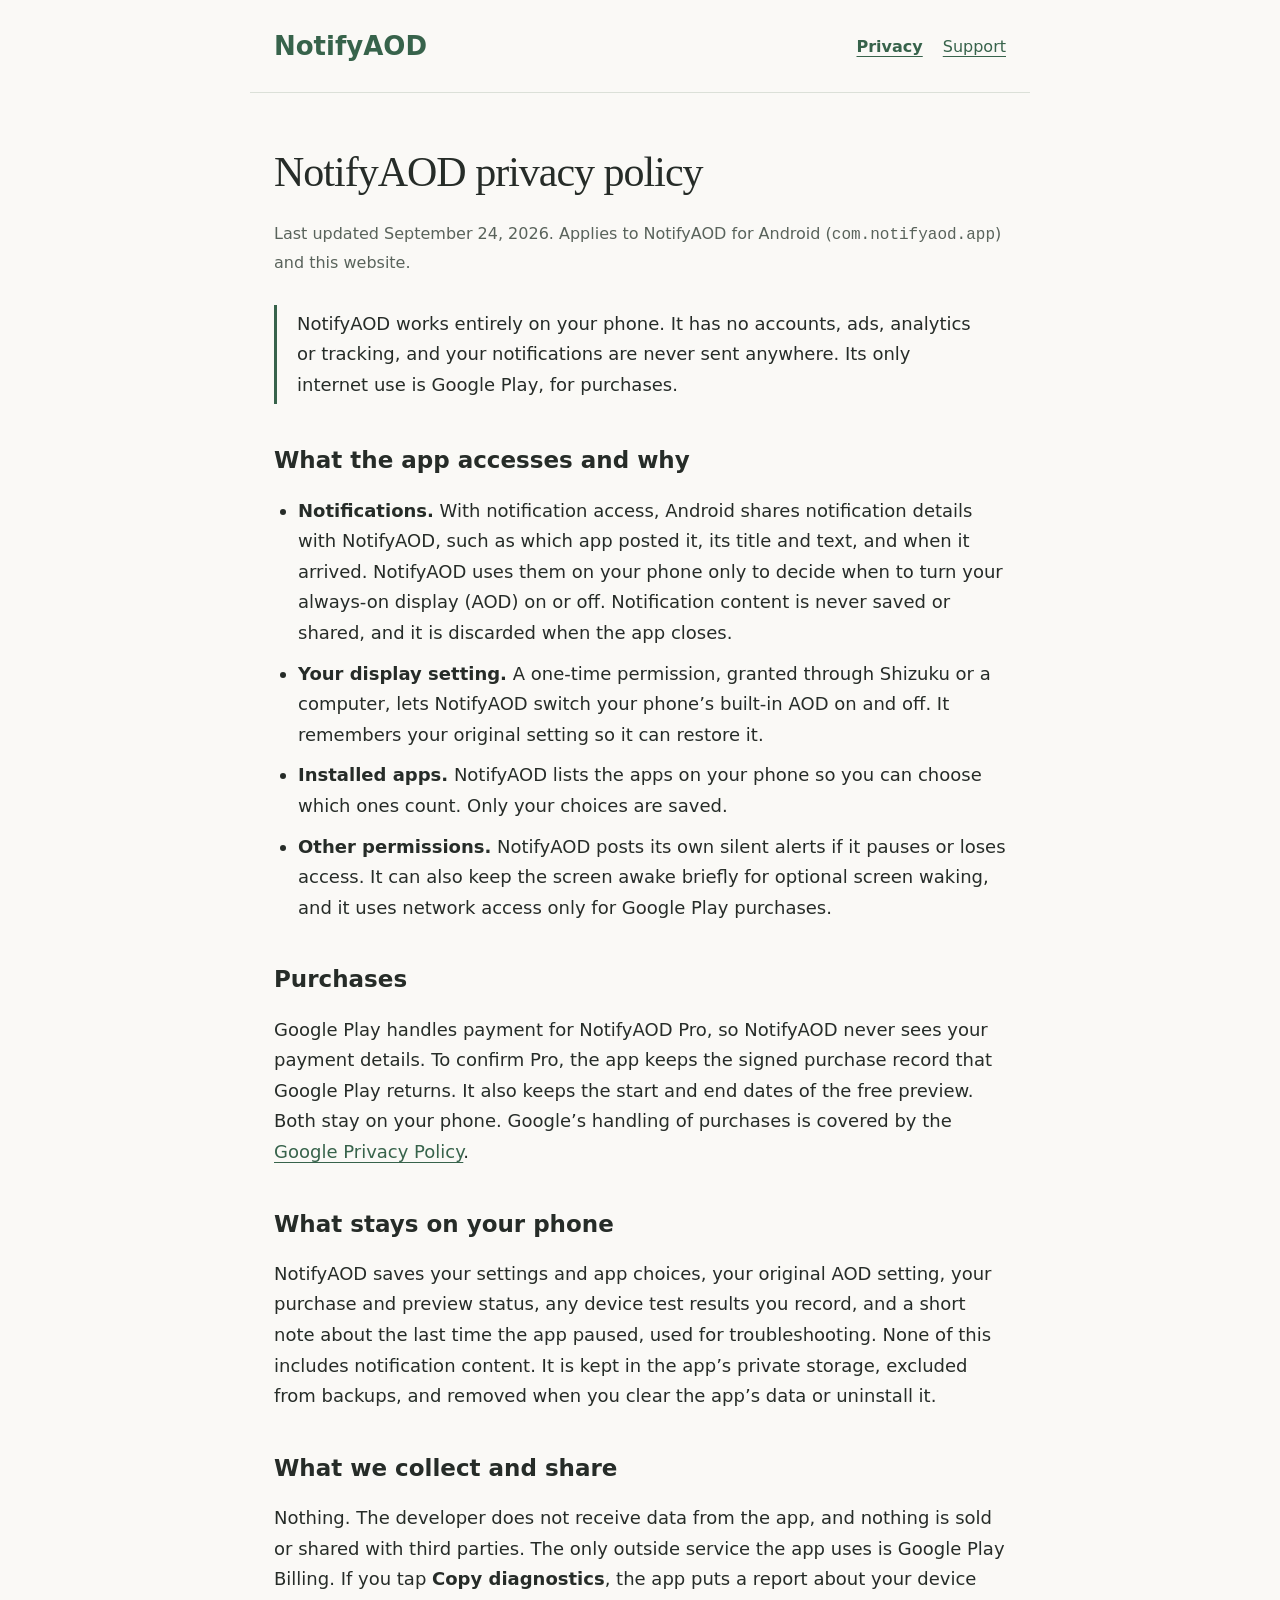
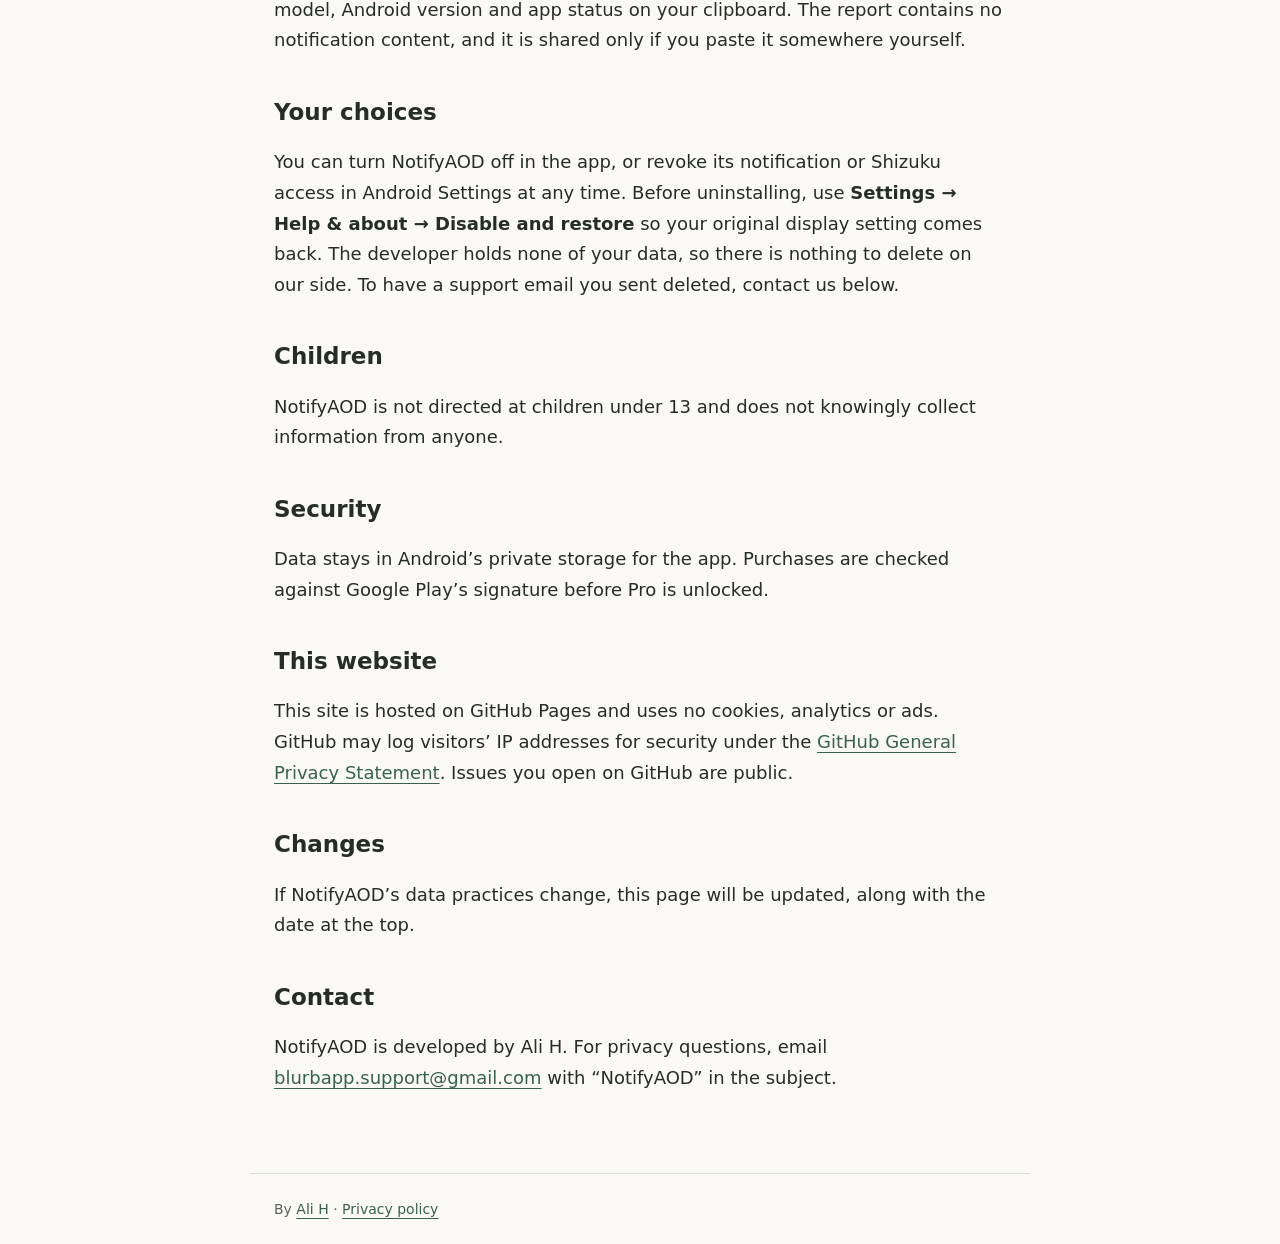
==== commit dd2d29ca: "Remove the accessibility service from the privacy and support pages NotifyAOD no longer has an acces" ====
--- a/privacy.html
+++ b/privacy.html
@@ -23,7 +23,6 @@
       <li><strong>Notifications.</strong> With notification access, Android shares notification details with NotifyAOD, such as which app posted it, its title and text, and when it arrived. NotifyAOD uses them on your phone only to decide when to turn your always-on display (AOD) on or off. Notification content is never saved or shared, and it is discarded when the app closes.</li>
       <li><strong>Your display setting.</strong> A one-time permission, granted through Shizuku or a computer, lets NotifyAOD switch your phone’s built-in AOD on and off. It remembers your original setting so it can restore it.</li>
       <li><strong>Installed apps.</strong> NotifyAOD lists the apps on your phone so you can choose which ones count. Only your choices are saved.</li>
-      <li><strong>Accessibility (optional, off by default).</strong> If you turn on accessibility screen waking, NotifyAOD uses Android’s Accessibility API only to briefly show its own screen so the display wakes up. It does not read your screen, watch what you do, or collect any accessibility data. You can turn it off at any time in Android Settings.</li>
       <li><strong>Other permissions.</strong> NotifyAOD posts its own silent alerts if it pauses or loses access. It can also keep the screen awake briefly for optional screen waking, and it uses network access only for Google Play purchases.</li>
     </ul>
 
@@ -37,7 +36,7 @@
     <p>Nothing. The developer does not receive data from the app, and nothing is sold or shared with third parties. The only outside service the app uses is Google Play Billing. If you tap <strong>Copy diagnostics</strong>, the app puts a report about your device model, Android version and app status on your clipboard. The report contains no notification content, and it is shared only if you paste it somewhere yourself.</p>
 
     <h2 id="controls">Your choices</h2>
-    <p>You can turn NotifyAOD off in the app, or revoke its notification, accessibility or Shizuku access in Android Settings at any time. Before uninstalling, use <strong>Settings → Help &amp; about → Disable and restore</strong> so your original display setting comes back. The developer holds none of your data, so there is nothing to delete on our side. To have a support email you sent deleted, contact us below.</p>
+    <p>You can turn NotifyAOD off in the app, or revoke its notification or Shizuku access in Android Settings at any time. Before uninstalling, use <strong>Settings → Help &amp; about → Disable and restore</strong> so your original display setting comes back. The developer holds none of your data, so there is nothing to delete on our side. To have a support email you sent deleted, contact us below.</p>
 
     <h2 id="children">Children</h2>
     <p>NotifyAOD is not directed at children under 13 and does not knowingly collect information from anyone.</p>
